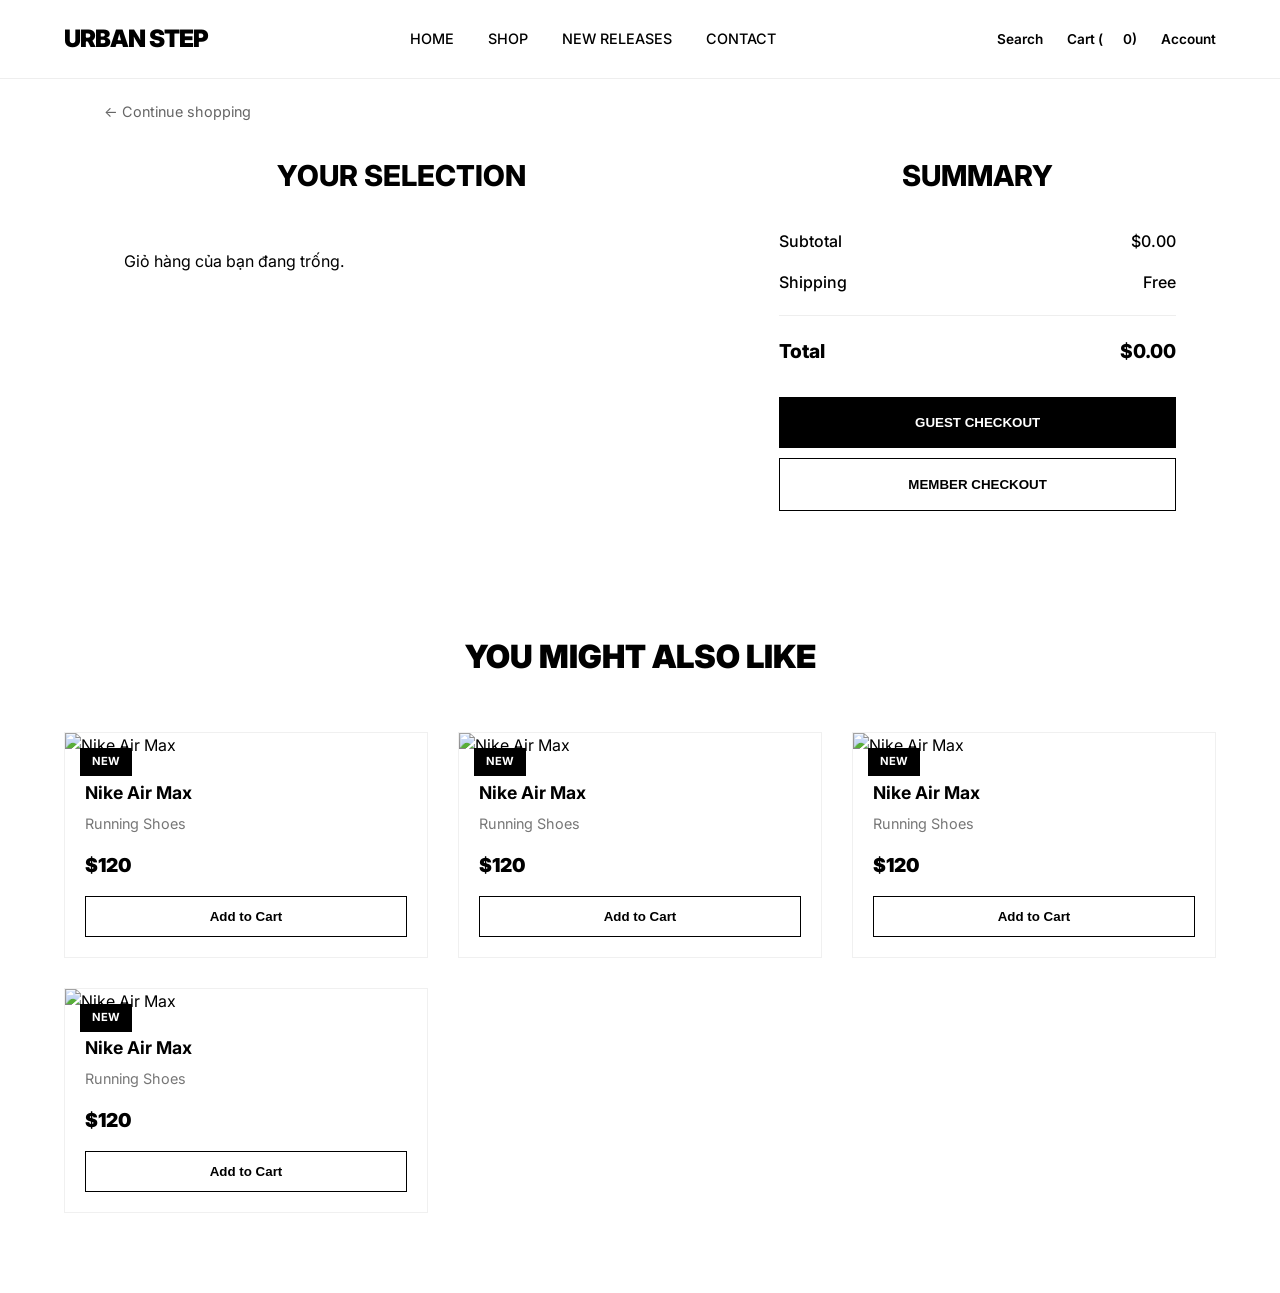
==== html-css/cart.html @ 200d6c5e "change folder's name" ====
<!DOCTYPE html>
<html lang="vi">
<head>
    <meta charset="UTF-8">
    <meta name="viewport" content="width=device-width, initial-scale=1.0">
    <title>Your Selection | URBAN STEP</title>
    <link rel="stylesheet" href="style.css">
    <link href="https://fonts.googleapis.com/css2?family=Inter:wght@400;600;800&display=swap" rel="stylesheet">
</head>
<body>

   <header class="navbar">
    <a href="index.html" class="logo">URBAN STEP</a>
    <nav class="nav-links">
        <a href="index.html">Home</a>
        <a href="#">Shop</a>
        <a href="#">New Releases</a>
        <a href="#">Contact</a>
    </nav>
    <div class="nav-icons">
        <span>Search</span>
        <a href="cart.html">
        <span class="cart-icon">Cart (<span id="cart-count">0</span>)</span></a>
        <span>Account</span>
    </div>
</header>

    <main class="checkout-container">
        <a href="index.html" class="back-link">← Continue shopping</a>
        
        <div class="checkout-layout">
            <section class="selection-section">
                <h1 class="section-title">Your Selection</h1>
                
                <div id="cart-items-list">
                    <div class="cart-item" id="item-1">
                        <div class="item-img">
                            <img src="https://images.unsplash.com/photo-1542291026-7eec264c27ff" alt="Nike Air Max">
                        </div>
                        
                        <div class="item-details">
                            <div class="item-info">
                                <h3>Nike Air Max</h3>
                                <p class="item-sub">Men's Shoes</p>
                                <p class="item-desc">Light Orewood Brown/Medium Olive/Sail/Off-Noir</p>
                                <p class="item-size">Size: 40</p>
                            </div>
                            <p class="item-price" data-base-price="120">$120</p>
                        </div>

                        <div class="item-actions">
                            <div class="quantity-control">
                                <button class="btn-qty minus">−</button>
                                <span class="qty-number">1</span>
                                <button class="btn-qty plus">+</button>
                            </div>
                            <button class="btn-delete" title="Remove item">
                                <svg width="20" height="20" viewBox="0 0 24 24" fill="none" stroke="currentColor" stroke-width="2">
                                    <polyline points="3 6 5 6 21 6"></polyline>
                                    <path d="M19 6v14a2 2 0 0 1-2 2H7a2 2 0 0 1-2-2V6m3 0V4a2 2 0 0 1 2-2h4a2 2 0 0 1 2 2v2"></path>
                                </svg>
                            </button>
                        </div>
                    </div>
                </div>
            </section>

            <aside class="summary-section">
                <h2 class="section-title">Summary</h2>
                <div class="summary-row">
                    <span>Subtotal</span>
                    <span id="subtotal">$120</span>
                </div>
                <div class="summary-row">
                    <span>Shipping</span>
                    <span>Free</span>
                </div>
                <hr>
                <div class="summary-row total">
                    <span>Total</span>
                    <span id="total-price">$120</span>
                </div>

                <div class="checkout-btns">
                    <button class="btn-checkout guest">Guest Checkout</button>
                    <button class="btn-checkout member">Member Checkout</button>
                </div>
            </aside>
        </div>
        
    </main>
<section class="featured">
    <h2 class="section-title">YOU MIGHT ALSO LIKE</h2>
    <div class="product-grid">

        <div class="product-card">
            <div class="badge">New</div>
           <a href="product.html">
            <img src="https://images.unsplash.com/photo-1542291026-7eec264c27ff" alt="Nike Air Max">
            </a>
            <div class="product-info">
                <h3>Nike Air Max</h3>
                <p>Running Shoes</p>
                <span class="price">$120</span>
                <button class="add-to-cart">Add to Cart</button>
            </div>
        </div>

        <div class="product-card">
            <div class="badge">New</div>
              <a href="product.html">
            <img src="https://images.unsplash.com/photo-1542291026-7eec264c27ff" alt="Nike Air Max">
            </a>
            <div class="product-info">
                <h3>Nike Air Max</h3>
                <p>Running Shoes</p>
                <span class="price">$120</span>
                <button class="add-to-cart">Add to Cart</button>
            </div>
        </div>

        <div class="product-card">
            <div class="badge">New</div>
            <a href="product.html">
            <img src="https://images.unsplash.com/photo-1542291026-7eec264c27ff" alt="Nike Air Max">
            </a>
            <div class="product-info">
                <h3>Nike Air Max</h3>
                <p>Running Shoes</p>
                <span class="price">$120</span>
                <button class="add-to-cart">Add to Cart</button>
            </div>
        </div>

        <div class="product-card">
            <div class="badge">New</div>
            <a href="product.html">
            <img src="https://images.unsplash.com/photo-1542291026-7eec264c27ff" alt="Nike Air Max">
            </a>
            <div class="product-info">
                <h3>Nike Air Max</h3>
                <p>Running Shoes</p>
                <span class="price">$120</span>
                <button class="add-to-cart">Add to Cart</button>
            </div>
        </div>

    </div>
</section>
   <script>
    const cartItemsList = document.getElementById('cart-items-list');
    const subtotalEl = document.getElementById('subtotal');
    const totalEl = document.getElementById('total-price');
    const headerCount = document.getElementById('cart-count');

    // --- BƯỚC 1: LẤY DỮ LIỆU TỪ LOCALSTORAGE ---
    let cart = JSON.parse(localStorage.getItem('cart')) || [];

    // --- BƯỚC 2: HÀM HIỂN THỊ GIỎ HÀNG RA MÀN HÌNH ---
    function renderCart() {
        if (cart.length === 0) {
            cartItemsList.innerHTML = "<p style='padding:20px;'>Giỏ hàng của bạn đang trống.</p>";
            updateTotals();
            return;
        }

        // Tạo HTML cho từng sản phẩm trong mảng cart
        cartItemsList.innerHTML = cart.map((item, index) => `
            <div class="cart-item" data-id="${item.id}">
                <div class="item-img">
                    <img src="${item.img}" alt="${item.name}">
                </div>
                <div class="item-details">
                    <div class="item-info">
                        <h3>${item.name}</h3>
                        <p class="item-desc">Size: ${item.size || 'N/A'}</p>
                    </div>
                    <p class="item-price" data-base-price="${item.price}">$${item.price}</p>
                </div>
                <div class="item-actions">
                    <div class="quantity-control">
                        <button class="btn-qty minus" onclick="changeQty('${item.id}', -1)">−</button>
                        <span class="qty-number">${item.qty}</span>
                        <button class="btn-qty plus" onclick="changeQty('${item.id}', 1)">+</button>
                    </div>
                    <button class="btn-delete" onclick="removeItem('${item.id}')">
                        <svg width="20" height="20" viewBox="0 0 24 24" fill="none" stroke="currentColor" stroke-width="2">
                            <polyline points="3 6 5 6 21 6"></polyline>
                            <path d="M19 6v14a2 2 0 0 1-2 2H7a2 2 0 0 1-2-2V6m3 0V4a2 2 0 0 1 2-2h4a2 2 0 0 1 2 2v2"></path>
                        </svg>
                    </button>
                </div>
            </div>
        `).join('');

        updateTotals();
    }

    // --- BƯỚC 3: HÀM CẬP NHẬT TỔNG TIỀN & LƯU TRỮ ---
    function updateTotals() {
        let total = 0;
        let itemsCount = 0;

        cart.forEach(item => {
            total += item.price * item.qty;
            itemsCount += item.qty;
        });

        subtotalEl.innerText = `$${total.toFixed(2)}`;
        totalEl.innerText = `$${total.toFixed(2)}`;
        if(headerCount) headerCount.innerText = itemsCount;

        // Lưu lại dữ liệu mới nhất vào LocalStorage để các trang khác đồng bộ theo
        localStorage.setItem('cart', JSON.stringify(cart));
    }

    // --- BƯỚC 4: HÀM TĂNG/GIẢM SỐ LƯỢNG ---
    window.changeQty = function(id, delta) {
        const item = cart.find(i => i.id === id);
        if (item) {
            item.qty += delta;
            
            // Nếu giảm xuống 0 thì xóa luôn
            if (item.qty <= 0) {
                removeItem(id);
            } else {
                renderCart(); // Vẽ lại giao diện
            }
        }
    }

    // --- BƯỚC 5: HÀM XÓA SẢN PHẨM (ICON THÙNG RÁC) ---
    window.removeItem = function(id) {
        // Lọc bỏ sản phẩm có id được chọn
        cart = cart.filter(item => item.id !== id);
        renderCart();
    }

    // Chạy hàm hiển thị lần đầu khi load trang
    renderCart();
</script>
</body>
</html>
---- html-css/style.css ----
/* --- GIỮ NGUYÊN RESET & BASE STYLES CỦA BẠN --- */
* {
    margin: 0;
    padding: 0;
    box-sizing: border-box;
}

body {
    font-family: 'Inter', sans-serif;
    background-color: #ffffff;
    color: #000000;
    line-height: 1.6;
}

a {
    text-decoration: none;
    color: inherit;
}

/* --- 1. HEADER & NAVBAR --- */
.navbar {
    position: fixed;
    top: 0;
    width: 100%;
    display: flex;
    justify-content: space-between;
    align-items: center;
    padding: 20px 5%;
    background: rgba(255, 255, 255, 0.95);
    z-index: 1000;
    border-bottom: 1px solid #eeeeee;
}

.logo {
    font-weight: 900;
    font-size: 1.5rem;
    letter-spacing: -1px;
}

.nav-links a {
    margin: 0 15px;
    font-weight: 500;
    font-size: 0.9rem;
    text-transform: uppercase;
}

.nav-icons span {
    margin-left: 20px;
    font-size: 0.85rem;
    font-weight: 600;
    cursor: pointer;
}

/* --- 2. HERO SECTION --- */
.hero {
    height: 100vh;
    background: linear-gradient(rgba(0,0,0,0.3), rgba(0,0,0,0.3)), 
                url('https://images.unsplash.com/photo-1460353581641-37baddab0fa2?auto=format&fit=crop&w=1920&q=80') center/cover no-repeat;
    display: flex;
    align-items: center;
    justify-content: center;
    text-align: center;
    color: white;
}

.hero h1 {
    font-size: 5rem;
    font-weight: 900;
    margin-bottom: 10px;
    letter-spacing: -2px;
}

.hero p {
    font-size: 1.2rem;
    margin-bottom: 30px;
    font-weight: 300;
}

.btn-cta {
    padding: 15px 40px;
    background-color: #ffffff;
    color: #000000;
    font-weight: 700;
    text-transform: uppercase;
    letter-spacing: 1px;
    transition: 0.3s;
}

.btn-cta:hover {
    background-color: #000000;
    color: #ffffff;
}

/* --- 3. PRODUCT GRID (TRANG CHỦ) --- */
.featured, .limited-drops {
    padding: 80px 5%;
}

.section-title {
    font-size: 2rem;
    font-weight: 900;
    text-align: center;
    margin-bottom: 50px;
    text-transform: uppercase;
}

.product-grid {
    display: grid;
    grid-template-columns: repeat(auto-fit, minmax(300px, 1fr));
    gap: 30px;
}

.product-card {
    position: relative;
    border: 1px solid #f0f0f0;
    transition: transform 0.3s;
}

.product-card img {
    width: 100%;
    display: block;
    max-height: 600px; 
    object-fit: cover; 
}

.badge {
    position: absolute;
    top: 15px;
    left: 15px;
    background: #000;
    color: #fff;
    padding: 5px 12px;
    font-size: 0.7rem;
    text-transform: uppercase;
    font-weight: bold;
}

.product-info {
    padding: 20px;
    text-align: left;
}

.product-info h3 {
    font-size: 1.1rem;
    margin-bottom: 5px;
}

.product-info p {
    color: #777;
    font-size: 0.9rem;
}

.price {
    display: block;
    margin: 15px 0;
    font-weight: 900;
    font-size: 1.2rem;
}

.old-price {
     text-decoration: line-through;
     color: #999;
     margin-right: 5px;
}

.add-to-cart {
    width: 100%;
    padding: 12px;
    background: none;
    border: 1px solid #000;
    font-weight: 700;
    cursor: pointer;
    transition: 0.3s;
}

.add-to-cart:hover {
    background: #000;
    color: #fff;
}

/* --- TÍCH HỢP: TRANG CHI TIẾT SẢN PHẨM (PDP) --- */
/* Sử dụng tiền tố .pdp- để tránh xung đột */

.pdp-section {
    padding: 120px 5% 80px; /* Padding top lớn để không bị Header che */
    display: flex;
    justify-content: center;
    gap: 50px;
}

.pdp-images-container {
    display: flex;
    gap: 20px;
}

.pdp-thumbnails {
    display: flex;
    flex-direction: column;
    gap: 12px;
}

.pdp-thumb {
    width: 80px;
    height: 80px;
    object-fit: cover;
    cursor: pointer;
    border: 1px solid #eee;
    background-color: #f9f9f9;
    transition: 0.2s;
}

.pdp-thumb.active, .pdp-thumb:hover {
    border-color: #000;
}

.pdp-main-display {
    width: 550px;
    height: 650px;
    background-color: #f6f6f6;
    overflow: hidden;
}

.pdp-main-display img {
    width: 100%;
    height: 100%;
    object-fit: cover;
}

.pdp-info-content {
    max-width: 450px;
}

.pdp-title {
    font-size: 2.5rem;
    font-weight: 900;
    line-height: 1.1;
    margin-bottom: 10px;
}

.pdp-rating {
    font-size: 0.9rem;
    margin-bottom: 20px;
}

.pdp-price-row {
    margin-bottom: 30px;
}

.pdp-current-price {
    font-size: 1.8rem;
    font-weight: 900;
}

.pdp-size-selector {
    margin-bottom: 30px;
}

.pdp-size-grid {
    display: grid;
    grid-template-columns: repeat(4, 1fr);
    gap: 10px;
    margin-top: 15px;
}

.pdp-size-btn {
    padding: 12px;
    border: 1px solid #ddd;
    background: #fff;
    font-weight: 600;
    cursor: pointer;
    transition: 0.3s;
}
.pdp-size-btn.active {
    background: #000;     /* Tô nền đen */
    color: #fff;          /* Chữ trắng cho nổi bật */
    border-color: #000;   /* Viền đen đồng nhất */
    font-weight: 800;     /* Chữ đậm hơn nữa */
}
.pdp-size-btn.active, .pdp-size-btn:hover {
    background: #000;
    color: #fff;
    border-color: #000;
}

.pdp-checklist {
    list-style: none;
    margin-bottom: 40px;
}

.pdp-checklist li {
    margin-bottom: 10px;
    font-size: 0.9rem;
    display: flex;
    align-items: center;
}

.pdp-checklist li::before {
    content: "✓";
    margin-right: 10px;
    font-weight: bold;
}

/* --- 4. LIMITED DROPS --- */
.drops-container {
    display: flex;
    justify-content: center;
    gap: 40px;
}

.drop-item {
    position: relative;
    height: 500px;
    overflow: hidden;
    flex: 1;
}

.drop-item img {
    width: 100%;
    height: 100%;
    object-fit: cover;
}

.drop-overlay {
    position: absolute;
    bottom: 30px;
    left: 30px;
    color: white;
}

.drop-overlay h3 {
    font-size: 1.8rem;
    font-weight: 800;
}

/* --- 5. FOOTER & TOAST --- */
.footer {
    background: #f9f9f9;
    padding: 60px 5% 20px;
    border-top: 1px solid #eee;
}

.footer-grid {
    display: grid;
    grid-template-columns: 2fr 1fr 1fr 1fr;
    gap: 40px;
    margin-bottom: 50px;
}

.footer-brand h3 {
    font-weight: 900;
    margin-bottom: 15px;
}

.footer-links h4, .footer-social h4 {
    font-size: 0.9rem;
    text-transform: uppercase;
    margin-bottom: 20px;
}

.footer-links a {
    display: block;
    margin-bottom: 10px;
    font-size: 0.85rem;
    color: #555;
}

.social-icons span {
    margin-right: 15px;
    font-weight: 700;
    cursor: pointer;
}

.footer-bottom {
    text-align: center;
    font-size: 0.8rem;
    color: #999;
    border-top: 1px solid #eee;
    padding-top: 20px;
}

.toast {
    position: fixed;
    bottom: 30px;
    right: 30px;
    background-color: #000;
    color: #fff;
    padding: 16px 24px;
    font-size: 0.9rem;
    font-weight: 600;
    text-transform: uppercase;
    letter-spacing: 1px;
    z-index: 2000;
    visibility: hidden; 
    opacity: 0;
    transform: translateY(20px);
    transition: all 0.4s ease;
}

.toast.show {
    visibility: visible;
    opacity: 1;
    transform: translateY(0);
}
.checkout-container {
    max-width: 1200px;
    margin: 100px auto 40px; 
    padding: 0 5%;
}

.back-link {
    text-decoration: none;
    color: #666;
    font-size: 0.9rem;
    margin-bottom: 30px;
    display: block;
}

.checkout-layout {
    display: grid;
    grid-template-columns: 1.5fr 1fr;
    gap: 80px;
}

.checkout-container .section-title {
    font-weight: 800;
    font-size: 1.8rem;
    margin-bottom: 30px;
}
/* Cart Item */
.cart-item {
    display: flex;
    gap: 20px;
    padding-bottom: 30px;
    margin-bottom: 30px;
    border-bottom: 1px solid #eee;
    align-items: flex-start;
}

.item-img img {
    width: 120px;
    height: 120px;
    object-fit: cover;
    background-color: #f9f9f9;
}

.item-details {
    flex: 1;
    display: flex;
    justify-content: space-between;
}

.item-info h3 { font-weight: 700; margin-bottom: 5px; }
.item-sub { font-size: 0.85rem; color: #666; }
.item-desc { font-size: 0.8rem; color: #888; margin: 5px 0; max-width: 250px; }
.item-size { font-size: 0.9rem; font-weight: 600; }
.item-price { font-weight: 700; font-size: 1.1rem; }

/* Điều khiển số lượng */
.item-actions {
    display: flex;
    flex-direction: column;
    align-items: flex-end;
    gap: 20px;
}

.quantity-control {
    display: flex;
    align-items: center;
    border: 1px solid #eee;
    padding: 5px;
    gap: 15px;
}

.btn-qty {
    background: none;
    border: none;
    cursor: pointer;
    font-size: 1.2rem;
    width: 25px;
}

.qty-number { font-weight: 600; min-width: 20px; text-align: center; }

.btn-delete {
    background: none;
    border: none;
    cursor: pointer;
    color: #888;
    transition: 0.2s;
}

.btn-delete:hover { color: #ff0000; }

/* Tóm tắt Summary */
.summary-section {
    background: #fff;
}

.summary-row {
    display: flex;
    justify-content: space-between;
    margin-bottom: 15px;
    font-weight: 500;
}

hr { border: none; border-top: 1px solid #eee; margin: 20px 0; }

.summary-row.total {
    font-weight: 800;
    font-size: 1.2rem;
}

/* Buttons */
.checkout-btns {
    display: flex;
    flex-direction: column;
    gap: 10px;
    margin-top: 30px;
}

.btn-checkout {
    padding: 18px;
    border: none;
    font-weight: 700;
    cursor: pointer;
    text-transform: uppercase;
    transition: 0.3s;
}

.btn-checkout.guest { background: #000; color: #fff; }
.btn-checkout.member { background: #fff; color: #000; border: 1px solid #000; }

.btn-checkout:hover { opacity: 0.8; }

/* Mobile Responsive */
@media (max-width: 768px) {
    .checkout-layout { grid-template-columns: 1fr; gap: 40px; }
}
/* --- RESPONSIVE --- */
@media (max-width: 768px) {
    .pdp-section {
        flex-direction: column;
        padding-top: 100px;
    }
    .pdp-images-container {
        flex-direction: column-reverse;
    }
    .pdp-thumbnails {
        flex-direction: row;
        overflow-x: auto;
    }
    .pdp-main-display {
        width: 100%;
        height: auto;
        aspect-ratio: 1/1;
    }
    .hero h1 { font-size: 3rem; }
    .footer-grid { grid-template-columns: 1fr 1fr; }
    .drops-container { flex-direction: column; }
    .nav-links { display: none; }
}
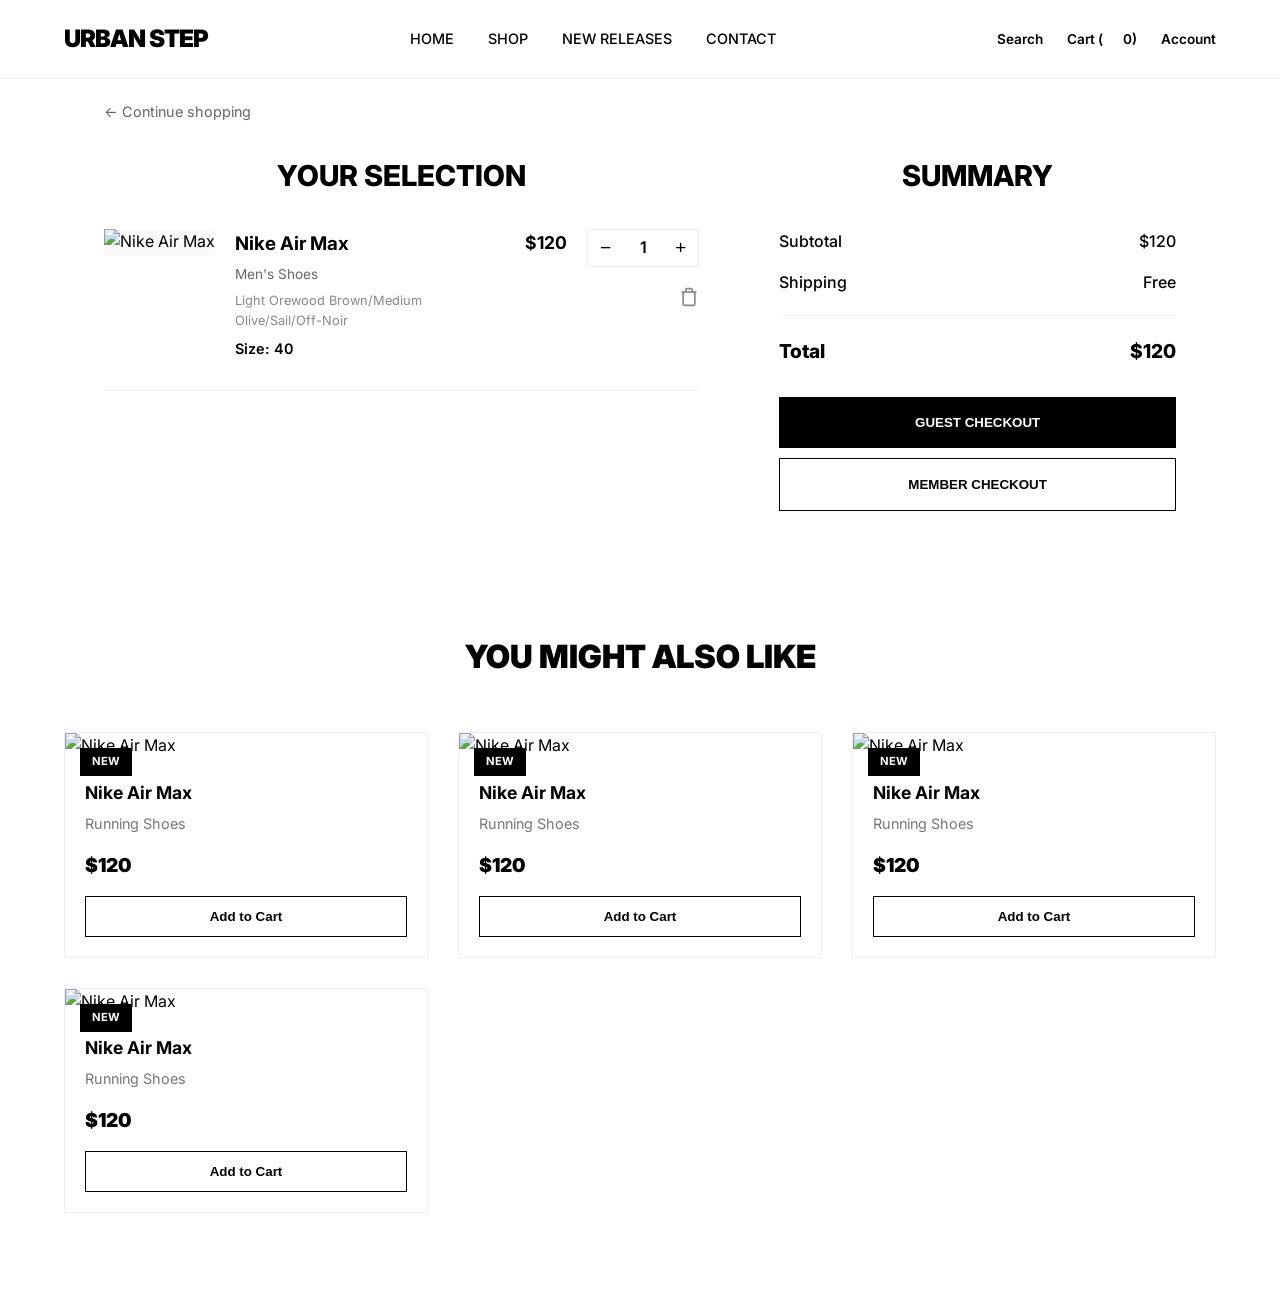
==== commit 292872f0: "add and remove button are fixed" ====
--- a/html-css/cart.html
+++ b/html-css/cart.html
@@ -214,30 +214,40 @@
         localStorage.setItem('cart', JSON.stringify(cart));
     }
 
-    // --- BƯỚC 4: HÀM TĂNG/GIẢM SỐ LƯỢNG ---
-    window.changeQty = function(id, delta) {
-        const item = cart.find(i => i.id === id);
-        if (item) {
-            item.qty += delta;
-            
-            // Nếu giảm xuống 0 thì xóa luôn
-            if (item.qty <= 0) {
-                removeItem(id);
-            } else {
-                renderCart(); // Vẽ lại giao diện
-            }
+  // --- BƯỚC 4: HÀM TĂNG/GIẢM SỐ LƯỢNG ---
+window.changeQty = function(id, delta) {
+    // Ép kiểu id sang String để so sánh chính xác
+    const item = cart.find(i => String(i.id) === String(id)); 
+    
+    if (item) {
+        item.qty += delta;
+        
+        if (item.qty <= 0) {
+            window.removeItem(id);
+        } else {
+            // Cập nhật dữ liệu rồi vẽ lại
+            updateTotals();
+            renderCart(); 
         }
     }
-
-    // --- BƯỚC 5: HÀM XÓA SẢN PHẨM (ICON THÙNG RÁC) ---
-    window.removeItem = function(id) {
-        // Lọc bỏ sản phẩm có id được chọn
-        cart = cart.filter(item => item.id !== id);
+}
+
+// --- BƯỚC 5: HÀM XÓA SẢN PHẨM (ICON THÙNG RÁC) ---
+window.removeItem = function(id) {
+    // Lọc bỏ sản phẩm (ép kiểu String để tránh lỗi)
+    cart = cart.filter(item => String(item.id) !== String(id));
+    
+    updateTotals(); // Lưu vào LocalStorage
+    renderCart();   // Vẽ lại giao diện
+}
+
+// --- BƯỚC 6: HÀM XÓA TẤT CẢ (Nếu bạn muốn thêm nút Xóa hết) ---
+window.clearAllCart = function() {
+    if(confirm("Bạn có chắc muốn xóa toàn bộ giỏ hàng?")) {
+        cart = [];
         renderCart();
     }
-
-    // Chạy hàm hiển thị lần đầu khi load trang
-    renderCart();
+}
 </script>
 </body>
 </html>
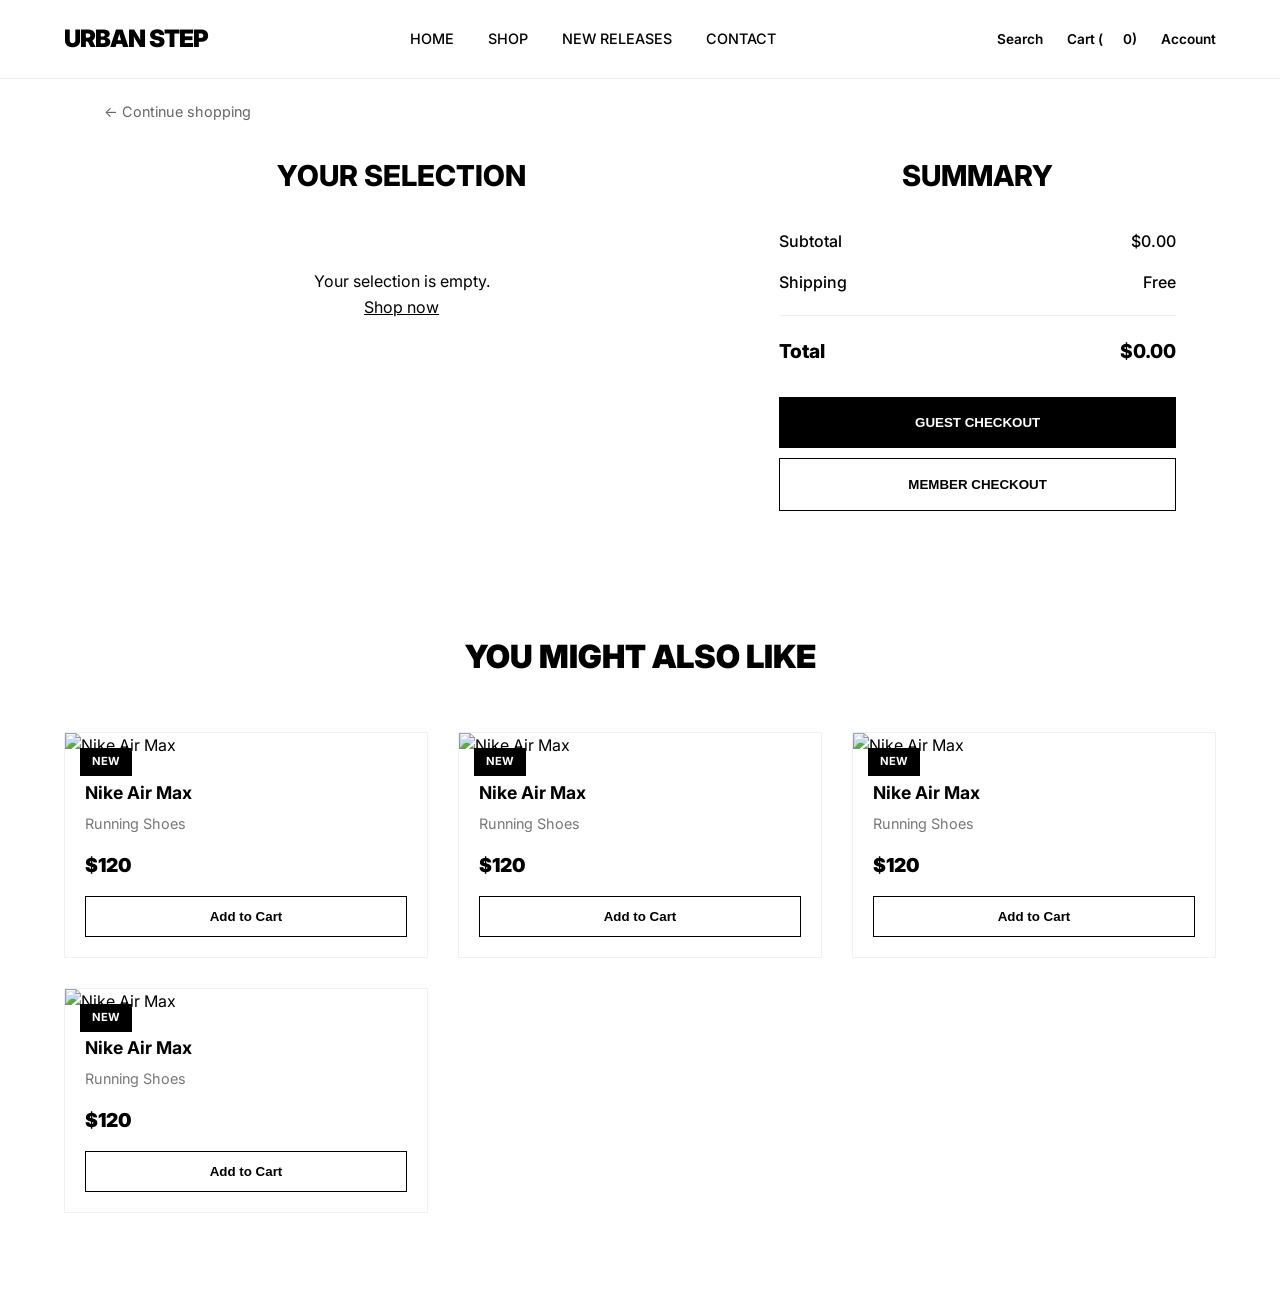
==== commit 934b033d: "update code" ====
--- a/html-css/cart.html
+++ b/html-css/cart.html
@@ -153,35 +153,56 @@
     const totalEl = document.getElementById('total-price');
     const headerCount = document.getElementById('cart-count');
 
-    // --- BƯỚC 1: LẤY DỮ LIỆU TỪ LOCALSTORAGE ---
+    // 1. LẤY DỮ LIỆU
     let cart = JSON.parse(localStorage.getItem('cart')) || [];
 
-    // --- BƯỚC 2: HÀM HIỂN THỊ GIỎ HÀNG RA MÀN HÌNH ---
+    // 2. HÀM CẬP NHẬT TỔNG TIỀN VÀ LOCALSTORAGE
+    function saveAndSync() {
+        let total = 0;
+        let itemsCount = 0;
+        cart.forEach(item => {
+            total += parseFloat(item.price) * item.qty;
+            itemsCount += item.qty;
+        });
+
+        if (subtotalEl) subtotalEl.innerText = `$${total.toFixed(2)}`;
+        if (totalEl) totalEl.innerText = `$${total.toFixed(2)}`;
+        if (headerCount) headerCount.innerText = itemsCount;
+
+        localStorage.setItem('cart', JSON.stringify(cart));
+    }
+
+    // 3. HÀM HIỂN THỊ GIỎ HÀNG
     function renderCart() {
+        if (!cartItemsList) return;
+
         if (cart.length === 0) {
-            cartItemsList.innerHTML = "<p style='padding:20px;'>Giỏ hàng của bạn đang trống.</p>";
-            updateTotals();
+            cartItemsList.innerHTML = `
+                <div style="padding: 40px; text-align: center;">
+                    <p>Your selection is empty.</p>
+                    <a href="index.html" style="color: black; text-decoration: underline;">Shop now</a>
+                </div>`;
+            saveAndSync();
             return;
         }
 
-        // Tạo HTML cho từng sản phẩm trong mảng cart
-        cartItemsList.innerHTML = cart.map((item, index) => `
-            <div class="cart-item" data-id="${item.id}">
+        cartItemsList.innerHTML = cart.map(item => `
+            <div class="cart-item">
                 <div class="item-img">
                     <img src="${item.img}" alt="${item.name}">
                 </div>
                 <div class="item-details">
                     <div class="item-info">
                         <h3>${item.name}</h3>
-                        <p class="item-desc">Size: ${item.size || 'N/A'}</p>
+                        <p class="item-sub">Size: ${item.size || '40'}</p>
                     </div>
-                    <p class="item-price" data-base-price="${item.price}">$${item.price}</p>
+                    <p class="item-price">$${item.price}</p>
                 </div>
                 <div class="item-actions">
                     <div class="quantity-control">
-                        <button class="btn-qty minus" onclick="changeQty('${item.id}', -1)">−</button>
+                        <button class="btn-qty" onclick="changeQty('${item.id}', -1)">−</button>
                         <span class="qty-number">${item.qty}</span>
-                        <button class="btn-qty plus" onclick="changeQty('${item.id}', 1)">+</button>
+                        <button class="btn-qty" onclick="changeQty('${item.id}', 1)">+</button>
                     </div>
                     <button class="btn-delete" onclick="removeItem('${item.id}')">
                         <svg width="20" height="20" viewBox="0 0 24 24" fill="none" stroke="currentColor" stroke-width="2">
@@ -192,62 +213,46 @@
                 </div>
             </div>
         `).join('');
-
-        updateTotals();
+        saveAndSync();
     }
 
-    // --- BƯỚC 3: HÀM CẬP NHẬT TỔNG TIỀN & LƯU TRỮ ---
-    function updateTotals() {
-        let total = 0;
-        let itemsCount = 0;
-
-        cart.forEach(item => {
-            total += item.price * item.qty;
-            itemsCount += item.qty;
-        });
-
-        subtotalEl.innerText = `$${total.toFixed(2)}`;
-        totalEl.innerText = `$${total.toFixed(2)}`;
-        if(headerCount) headerCount.innerText = itemsCount;
-
-        // Lưu lại dữ liệu mới nhất vào LocalStorage để các trang khác đồng bộ theo
-        localStorage.setItem('cart', JSON.stringify(cart));
-    }
-
-  // --- BƯỚC 4: HÀM TĂNG/GIẢM SỐ LƯỢNG ---
-window.changeQty = function(id, delta) {
-    // Ép kiểu id sang String để so sánh chính xác
-    const item = cart.find(i => String(i.id) === String(id)); 
-    
-    if (item) {
-        item.qty += delta;
-        
-        if (item.qty <= 0) {
-            window.removeItem(id);
-        } else {
-            // Cập nhật dữ liệu rồi vẽ lại
-            updateTotals();
-            renderCart(); 
+    // 4. CÁC HÀM TƯƠNG TÁC (Gán vào Window)
+    window.changeQty = function(id, delta) {
+        const item = cart.find(i => String(i.id) === String(id));
+        if (item) {
+            item.qty += delta;
+            if (item.qty <= 0) removeItem(id);
+            else renderCart();
         }
-    }
-}
-
-// --- BƯỚC 5: HÀM XÓA SẢN PHẨM (ICON THÙNG RÁC) ---
-window.removeItem = function(id) {
-    // Lọc bỏ sản phẩm (ép kiểu String để tránh lỗi)
-    cart = cart.filter(item => String(item.id) !== String(id));
-    
-    updateTotals(); // Lưu vào LocalStorage
-    renderCart();   // Vẽ lại giao diện
-}
-
-// --- BƯỚC 6: HÀM XÓA TẤT CẢ (Nếu bạn muốn thêm nút Xóa hết) ---
-window.clearAllCart = function() {
-    if(confirm("Bạn có chắc muốn xóa toàn bộ giỏ hàng?")) {
-        cart = [];
+    };
+
+    window.removeItem = function(id) {
+        cart = cart.filter(item => String(item.id) !== String(id));
         renderCart();
-    }
-}
+    };
+
+    // 5. CHỨC NĂNG THÊM VÀO GIỎ (Dành cho các nút "Add to Cart" bên dưới)
+    document.querySelectorAll('.add-to-cart').forEach((btn, index) => {
+        btn.onclick = function() {
+            const productCard = this.closest('.product-card');
+            const name = productCard.querySelector('h3').innerText;
+            const price = parseFloat(productCard.querySelector('.price').innerText.replace('$', ''));
+            const img = productCard.querySelector('img').src;
+            const id = 'prod-' + index; // Tạo ID tạm thời
+
+            const existingItem = cart.find(i => i.name === name);
+            if (existingItem) {
+                existingItem.qty += 1;
+            } else {
+                cart.push({ id, name, price, img, qty: 1 });
+            }
+            renderCart();
+            alert('Added to selection!');
+        };
+    });
+
+    // Khởi tạo trang
+    renderCart();
 </script>
 </body>
 </html>
